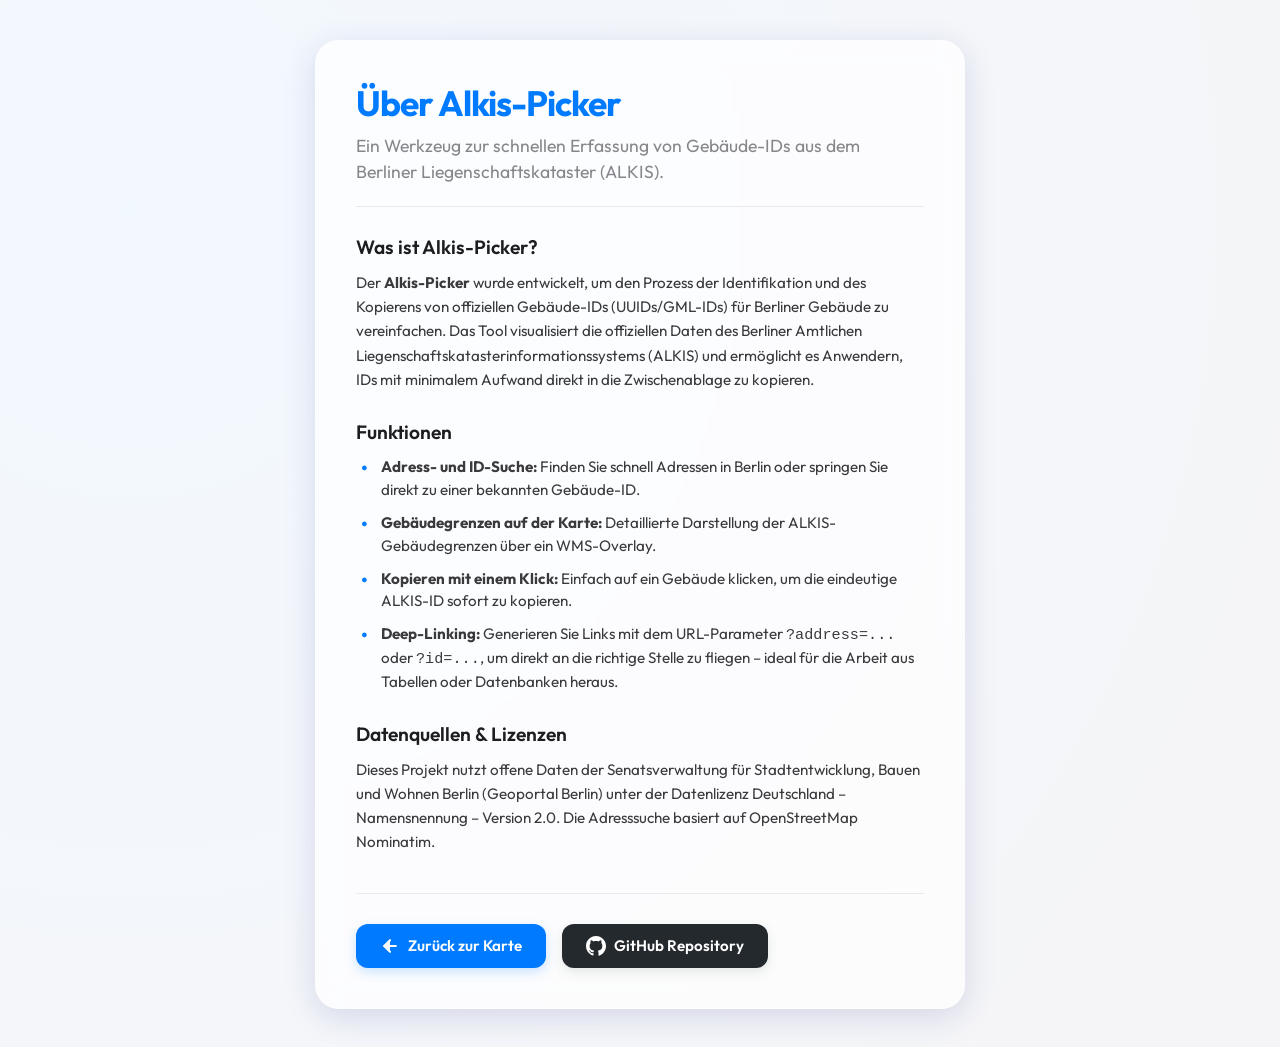
==== about.html @ 0722803e "ID-Search, Über" ====
<!DOCTYPE html>
<html lang="de">

<head>
    <meta charset="UTF-8">
    <meta name="viewport" content="width=device-width, initial-scale=1.0">
    <title>Über Alkis-Picker | Berlin Gebäude-ID Tool</title>
    <meta name="description" content="Informationen über Alkis Picker, ein Tool zur Identifikation und zum Kopieren von Berliner Gebäude-IDs.">

    <!-- Google Fonts: Outfit -->
    <link rel="preconnect" href="https://fonts.googleapis.com">
    <link rel="preconnect" href="https://fonts.gstatic.com" crossorigin>
    <link href="https://fonts.googleapis.com/css2?family=Outfit:wght@300;400;600;700&display=swap" rel="stylesheet">

    <link rel="stylesheet" href="styles.css?v=1.2">
    <link rel="icon" href="data:,">
</head>

<body class="about-page-body">
    <div class="about-card glass">
        <header class="about-header">
            <h1>Über Alkis-Picker</h1>
            <p class="about-subtitle">Ein Werkzeug zur schnellen Erfassung von Gebäude-IDs aus dem Berliner Liegenschaftskataster (ALKIS).</p>
        </header>

        <main class="about-content">
            <section class="about-section">
                <h2>Was ist Alkis-Picker?</h2>
                <p>
                    Der <strong>Alkis-Picker</strong> wurde entwickelt, um den Prozess der Identifikation und des Kopierens von offiziellen Gebäude-IDs (UUIDs/GML-IDs) für Berliner Gebäude zu vereinfachen. Das Tool visualisiert die offiziellen Daten des Berliner Amtlichen Liegenschaftskatasterinformationssystems (ALKIS) und ermöglicht es Anwendern, IDs mit minimalem Aufwand direkt in die Zwischenablage zu kopieren.
                </p>
            </section>

            <section class="about-section">
                <h2>Funktionen</h2>
                <ul class="about-list">
                    <li><strong>Adress- und ID-Suche:</strong> Finden Sie schnell Adressen in Berlin oder springen Sie direkt zu einer bekannten Gebäude-ID.</li>
                    <li><strong>Gebäudegrenzen auf der Karte:</strong> Detaillierte Darstellung der ALKIS-Gebäudegrenzen über ein WMS-Overlay.</li>
                    <li><strong>Kopieren mit einem Klick:</strong> Einfach auf ein Gebäude klicken, um die eindeutige ALKIS-ID sofort zu kopieren.</li>
                    <li><strong>Deep-Linking:</strong> Generieren Sie Links mit dem URL-Parameter <code>?address=...</code> oder <code>?id=...</code>, um direkt an die richtige Stelle zu fliegen – ideal für die Arbeit aus Tabellen oder Datenbanken heraus.</li>
                </ul>
            </section>

            <section class="about-section">
                <h2>Datenquellen & Lizenzen</h2>
                <p>
                    Dieses Projekt nutzt offene Daten der Senatsverwaltung für Stadtentwicklung, Bauen und Wohnen Berlin (Geoportal Berlin) unter der Datenlizenz Deutschland – Namensnennung – Version 2.0. Die Adresssuche basiert auf OpenStreetMap Nominatim.
                </p>
            </section>
        </main>

        <footer class="about-buttons">
            <a href="index.html" class="btn-back">
                <svg class="icon-svg" viewBox="0 0 24 24" stroke="currentColor" stroke-width="2.5" fill="none" stroke-linecap="round" stroke-linejoin="round">
                    <line x1="19" y1="12" x2="5" y2="12"></line>
                    <polyline points="12 19 5 12 12 5"></polyline>
                </svg>
                Zurück zur Karte
            </a>
            <a href="https://github.com/afanegas/alkis-picker" target="_blank" rel="noopener noreferrer" class="btn-github">
                <svg class="icon-svg" viewBox="0 0 24 24">
                    <path d="M12 0C5.37 0 0 5.37 0 12c0 5.3 3.438 9.8 8.205 11.385.6.11.82-.26.82-.577v-2.234c-3.338.724-4.042-1.61-4.042-1.61C4.422 18.07 3.633 17.7 3.633 17.7c-1.087-.744.084-.729.084-.729 1.205.084 1.838 1.236 1.838 1.236 1.07 1.835 2.809 1.305 3.495.998.108-.776.417-1.305.76-1.605-2.665-.3-5.466-1.332-5.466-5.93 0-1.31.465-2.38 1.235-3.22-.135-.303-.54-1.523.105-3.176 0 0 1.005-.322 3.3 1.23.96-.267 1.98-.399 3-.405 1.02.006 2.04.138 3 .405 2.28-1.552 3.285-1.23 3.285-1.23.645 1.653.24 2.873.12 3.176.765.84 1.23 1.91 1.23 3.22 0 4.61-2.805 5.625-5.475 5.92.43.372.82 1.102.82 2.222v3.293c0 .319.22.694.825.576C20.565 21.795 24 17.3 24 12c0-6.63-5.37-12-12-12z"/>
                </svg>
                GitHub Repository
            </a>
        </footer>
    </div>
</body>

</html>
---- styles.css ----
:root {
    --primary: #007AFF;
    --primary-dark: #0056b3;
    --bg-glass: rgba(255, 255, 255, 0.7);
    --bg-glass-dark: rgba(20, 20, 20, 0.75);
    --border-glass: rgba(255, 255, 255, 0.3);
    --text-main: #1d1d1f;
    --text-muted: #86868b;
    --shadow: 0 8px 32px 0 rgba(31, 38, 135, 0.15);
}

* {
    margin: 0;
    padding: 0;
    box-sizing: border-box;
}

body {
    font-family: 'Outfit', -apple-system, BlinkMacSystemFont, sans-serif;
    color: var(--text-main);
    overflow: hidden;
    height: 100vh;
    background-color: #f5f5f7;
}

#map-container {
    height: 100vh;
    width: 100%;
    z-index: 1;
    cursor: default !important;
}

.leaflet-grab, .leaflet-interactive, .leaflet-container {
    cursor: default !important;
}


.glass {
    background: var(--bg-glass);
    backdrop-filter: blur(12px);
    -webkit-backdrop-filter: blur(12px);
    border: 1px solid var(--border-glass);
    box-shadow: var(--shadow);
}

.app-header {
    position: absolute;
    top: 20px;
    left: 50%;
    transform: translateX(-50%);
    z-index: 1000;
    width: 90%;
    max-width: 600px;
}

.header-content {
    display: flex;
    flex-direction: column;
    align-items: center;
    gap: 15px;
    padding: 15px;
    background: var(--bg-glass);
    backdrop-filter: blur(16px);
    -webkit-backdrop-filter: blur(16px);
    border-radius: 20px;
    border: 1px solid var(--border-glass);
    box-shadow: var(--shadow);
}

h1 {
    font-size: 1.5rem;
    font-weight: 700;
    color: #007AFF;
    letter-spacing: -0.5px;
}

.search-container {
    position: relative;
    width: 100%;
    display: flex;
    align-items: center;
}

#address-search {
    width: 100%;
    padding: 12px 20px;
    padding-right: 50px;
    border-radius: 12px;
    border: 1px solid rgba(0, 0, 0, 0.1);
    font-size: 1rem;
    font-family: inherit;
    background: rgba(255, 255, 255, 0.8);
    transition: all 0.3s ease;
}

#address-search:focus {
    outline: none;
    background: #fff;
    border-color: var(--primary);
    box-shadow: 0 0 0 4px rgba(0, 122, 255, 0.1);
}

#search-button {
    position: absolute;
    right: 10px;
    background: var(--primary);
    color: white;
    border: none;
    width: 32px;
    height: 32px;
    border-radius: 8px;
    display: flex;
    align-items: center;
    justify-content: center;
    cursor: pointer;
    transition: transform 0.2s ease, background 0.2s ease;
}

#search-button:hover {
    background: var(--primary-dark);
    transform: scale(1.05);
}

.search-results {
    position: absolute;
    top: 110%;
    left: 0;
    right: 0;
    background: white;
    border-radius: 12px;
    max-height: 250px;
    overflow-y: auto;
    box-shadow: var(--shadow);
    z-index: 1001;
    border: 1px solid rgba(0,0,0,0.05);
}

.search-results div {
    padding: 12px 16px;
    cursor: pointer;
    border-bottom: 1px solid rgba(0,0,0,0.05);
    transition: background 0.2s;
}

.search-results div:hover {
    background: #f0f0f5;
}

.hidden {
    display: none;
}

.layer-control {
    position: absolute;
    bottom: 30px;
    right: 20px;
    z-index: 1000;
    padding: 8px;
    border-radius: 15px;
    display: flex;
    flex-direction: column;
    gap: 5px;
}

.layer-btn {
    padding: 8px 16px;
    border-radius: 10px;
    border: none;
    background: rgba(0,0,0,0.05);
    color: var(--text-main);
    font-family: inherit;
    font-weight: 600;
    cursor: pointer;
    transition: all 0.2s;
    text-align: left;
    display: flex;
    align-items: center;
    gap: 8px;
}

.layer-btn::before {
    content: '';
    width: 10px;
    height: 10px;
    border-radius: 50%;
    background: #ccc;
    transition: background 0.2s;
}

.layer-btn.active {
    background: rgba(0, 122, 255, 0.1);
    color: var(--primary);
}

.layer-btn.active::before {
    background: var(--primary);
}

.info-panel {
    position: absolute;
    bottom: 30px;
    left: 50%;
    transform: translateX(-50%);
    z-index: 1000;
    padding: 10px 20px;
    border-radius: 30px;
    font-size: 0.9rem;
    color: var(--text-muted);
    pointer-events: none;
}

#toast-container {
    position: absolute;
    top: 100px;
    right: 20px;
    z-index: 2000;
    display: flex;
    flex-direction: column;
    gap: 10px;
}

.toast {
    background: var(--bg-glass-dark);
    color: white;
    padding: 12px 24px;
    border-radius: 12px;
    backdrop-filter: blur(10px);
    -webkit-backdrop-filter: blur(10px);
    box-shadow: var(--shadow);
    font-size: 0.9rem;
    font-weight: 500;
    animation: slideIn 0.3s ease-out forwards;
    border: 1px solid rgba(255,255,255,0.1);
}

@keyframes slideIn {
    from { transform: translateX(120%); opacity: 0; }
    to { transform: translateX(0); opacity: 1; }
}

.toast.fade-out {
    animation: fadeOut 0.3s ease-in forwards;
}

@keyframes fadeOut {
    from { opacity: 1; transform: scale(1); }
    to { opacity: 0; transform: scale(0.9); }
}

/* Leaflet Customization */
.leaflet-control-zoom {
    border: none !important;
    box-shadow: var(--shadow) !important;
}

.leaflet-control-zoom-in, .leaflet-control-zoom-out {
    background: var(--bg-glass) !important;
    backdrop-filter: blur(10px) !important;
    border: 1px solid var(--border-glass) !important;
    color: var(--text-main) !important;
}

.leaflet-control-zoom-in { border-radius: 10px 10px 0 0 !important; }
.leaflet-control-zoom-out { border-radius: 0 0 10px 10px !important; }

/* Attribution: kept legally visible but visually minimal.
   Small, low-opacity, no background by default; becomes fully
   readable on hover/focus/touch so it never disappears entirely. */
.leaflet-control-attribution {
    background: rgba(255, 255, 255, 0.85) !important;
    backdrop-filter: blur(6px) !important;
    -webkit-backdrop-filter: blur(6px) !important;
    box-shadow: 0 -2px 10px rgba(0, 0, 0, 0.05) !important;
    font-size: 11px !important;
    line-height: 1.4 !important;
    padding: 4px 8px !important;
    color: rgba(0, 0, 0, 0.8) !important;
    opacity: 0.9;
    transition: opacity 0.2s ease, background 0.2s ease;
    border-top-left-radius: 8px;
}

.leaflet-control-attribution a {
    color: var(--primary) !important;
    font-weight: 500;
    text-decoration: none;
}

.leaflet-control-attribution a:hover {
    text-decoration: underline;
}

.leaflet-control-attribution:hover,
.leaflet-control-attribution:focus-within {
    opacity: 1;
    background: rgba(255, 255, 255, 0.95) !important;
    backdrop-filter: blur(10px) !important;
    -webkit-backdrop-filter: blur(10px) !important;
}

.leaflet-control-attribution:hover a,
.leaflet-control-attribution:focus-within a {
    color: var(--primary-dark) !important;
}

/* Building Info Window */
.building-info {
    position: absolute;
    bottom: 30px;
    left: 20px;
    z-index: 1000;
    width: 280px;
    border-radius: 20px;
    overflow: hidden;
    transition: all 0.3s cubic-bezier(0.4, 0, 0.2, 1);
    max-height: 400px;
    display: flex;
    flex-direction: column;
}

.building-info.minimized {
    max-height: 48px;
    width: 220px;
}

.info-header {
    padding: 12px 16px;
    display: flex;
    justify-content: space-between;
    align-items: center;
    background: rgba(255, 255, 255, 0.4);
    border-bottom: 1px solid var(--border-glass);
    cursor: pointer;
}

.info-header h3 {
    font-size: 0.9rem;
    font-weight: 600;
    margin: 0;
    white-space: nowrap;
    overflow: hidden;
    text-overflow: ellipsis;
}

#minimize-info {
    background: none;
    border: none;
    cursor: pointer;
    color: var(--text-main);
    display: flex;
    align-items: center;
    justify-content: center;
    padding: 4px;
    border-radius: 6px;
    transition: background 0.2s;
}

#minimize-info:hover {
    background: rgba(0,0,0,0.05);
}

.info-content {
    padding: 15px;
    overflow-y: auto;
    font-size: 0.85rem;
    color: var(--text-main);
}

.info-item {
    margin-bottom: 10px;
    padding-bottom: 8px;
    border-bottom: 1px solid rgba(0,0,0,0.03);
}

.info-item:last-child {
    border-bottom: none;
    margin-bottom: 0;
}

.info-label {
    font-weight: 600;
    color: var(--text-muted);
    display: block;
    font-size: 0.7rem;
    text-transform: uppercase;
    letter-spacing: 0.5px;
    margin-bottom: 2px;
}

.info-value {
    display: block;
    word-break: break-all;
    line-height: 1.4;
}

.placeholder-text {
    color: var(--text-muted);
    font-style: italic;
    text-align: center;
    padding: 20px 0;
}


@media (max-width: 600px) {
    .app-header { width: 95%; top: 10px; }
    h1 { font-size: 1.2rem; }
    .info-panel { bottom: 80px; width: 80%; text-align: center; }
}

/* About Page Styles */
.about-page-body {
    background: radial-gradient(circle at 10% 20%, rgba(0, 122, 255, 0.05) 0%, rgba(245, 245, 247, 1) 90%);
    overflow-y: auto;
    height: auto;
    min-height: 100vh;
    display: flex;
    align-items: center;
    justify-content: center;
    padding: 40px 20px;
}

.about-card {
    max-width: 650px;
    width: 100%;
    border-radius: 24px;
    padding: 40px;
    display: flex;
    flex-direction: column;
    gap: 28px;
    animation: cardAppear 0.6s cubic-bezier(0.16, 1, 0.3, 1) forwards;
}

@keyframes cardAppear {
    from {
        opacity: 0;
        transform: translateY(20px) scale(0.98);
    }
    to {
        opacity: 1;
        transform: translateY(0) scale(1);
    }
}

.about-header {
    border-bottom: 1px solid rgba(0, 0, 0, 0.08);
    padding-bottom: 20px;
}

.about-header h1 {
    font-size: 2.2rem;
    font-weight: 700;
    color: var(--primary);
    letter-spacing: -1px;
}

.about-subtitle {
    font-size: 1.1rem;
    color: var(--text-muted);
    margin-top: 8px;
    line-height: 1.5;
}

.about-content {
    display: flex;
    flex-direction: column;
    gap: 28px;
}

.about-section {
    display: flex;
    flex-direction: column;
    gap: 12px;
}

.about-section h2 {
    font-size: 1.2rem;
    font-weight: 600;
    color: var(--text-main);
    display: flex;
    align-items: center;
    gap: 8px;
}

.about-section p {
    font-size: 0.95rem;
    line-height: 1.6;
    color: #3a3a3c;
}

.about-list {
    list-style-type: none;
    display: flex;
    flex-direction: column;
    gap: 10px;
    padding-left: 5px;
}

.about-list li {
    font-size: 0.95rem;
    line-height: 1.5;
    color: #3a3a3c;
    position: relative;
    padding-left: 20px;
}

.about-list li::before {
    content: "•";
    color: var(--primary);
    font-weight: bold;
    font-size: 1.2rem;
    position: absolute;
    left: 0;
    top: -2px;
}

.about-buttons {
    display: flex;
    gap: 16px;
    flex-wrap: wrap;
    margin-top: 10px;
    border-top: 1px solid rgba(0, 0, 0, 0.08);
    padding-top: 30px;
}

.btn-back {
    display: inline-flex;
    align-items: center;
    gap: 8px;
    background: var(--primary);
    color: white !important;
    padding: 12px 24px;
    border-radius: 12px;
    text-decoration: none;
    font-weight: 600;
    font-size: 0.95rem;
    transition: all 0.2s ease;
    box-shadow: 0 4px 12px rgba(0, 122, 255, 0.2);
}

.btn-back:hover {
    background: var(--primary-dark);
    transform: translateY(-1px);
    box-shadow: 0 6px 16px rgba(0, 122, 255, 0.3);
}

.btn-github {
    display: inline-flex;
    align-items: center;
    gap: 8px;
    background: #24292e;
    color: white !important;
    padding: 12px 24px;
    border-radius: 12px;
    text-decoration: none;
    font-weight: 600;
    font-size: 0.95rem;
    transition: all 0.2s ease;
    box-shadow: 0 4px 12px rgba(0, 0, 0, 0.1);
}

.btn-github:hover {
    background: #1b1f23;
    transform: translateY(-1px);
    box-shadow: 0 6px 16px rgba(0, 0, 0, 0.15);
}

.icon-svg {
    display: inline-block;
    width: 20px;
    height: 20px;
    vertical-align: middle;
    fill: currentColor;
}

@media (max-width: 600px) {
    .about-card {
        padding: 24px;
        border-radius: 16px;
    }
    .about-header h1 {
        font-size: 1.8rem;
    }
    .about-buttons {
        flex-direction: column;
    }
    .btn-back, .btn-github {
        width: 100%;
        justify-content: center;
    }
}
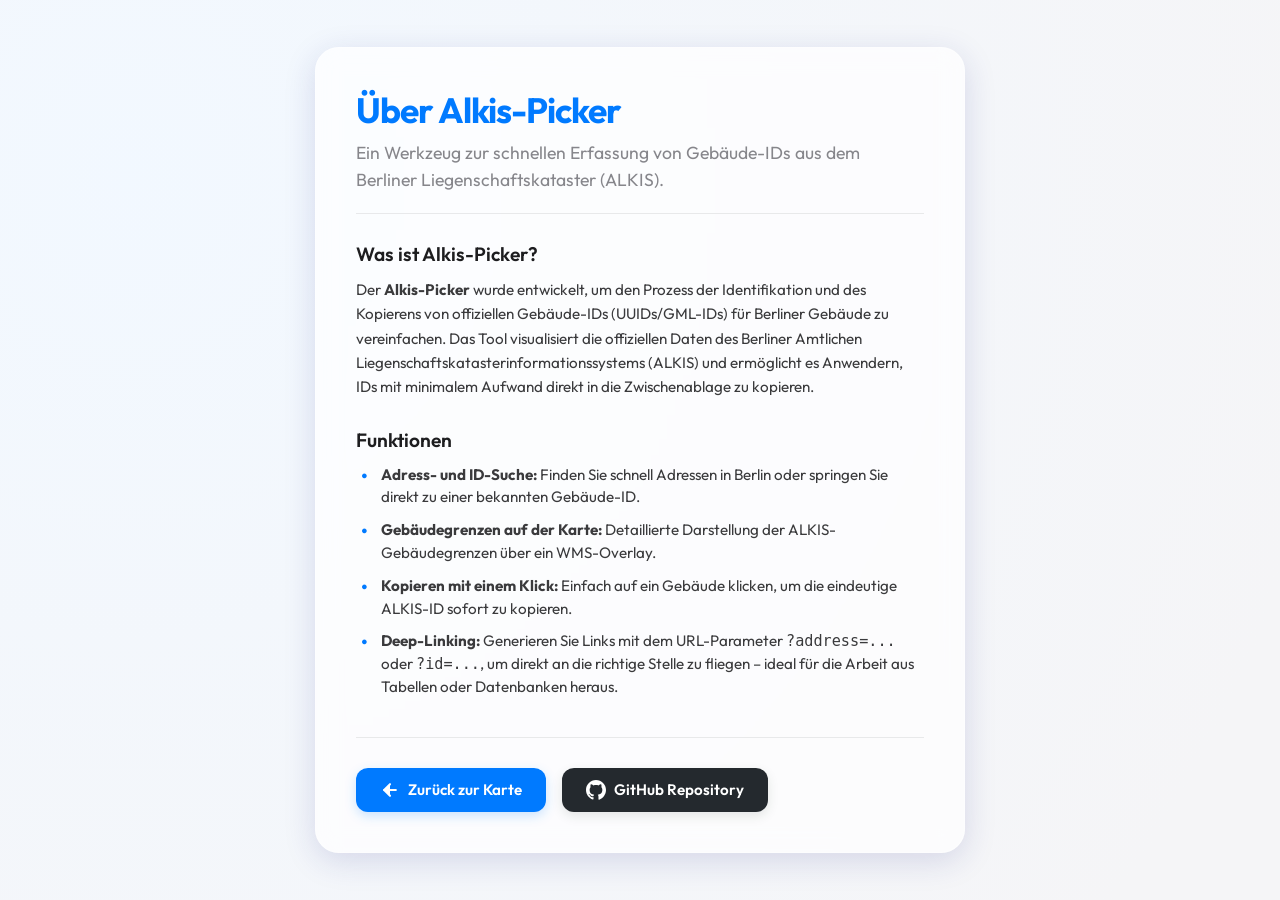
==== commit a5596f2e: "about" ====
--- a/about.html
+++ b/about.html
@@ -5,7 +5,8 @@
     <meta charset="UTF-8">
     <meta name="viewport" content="width=device-width, initial-scale=1.0">
     <title>Über Alkis-Picker | Berlin Gebäude-ID Tool</title>
-    <meta name="description" content="Informationen über Alkis Picker, ein Tool zur Identifikation und zum Kopieren von Berliner Gebäude-IDs.">
+    <meta name="description"
+        content="Informationen über Alkis Picker, ein Tool zur Identifikation und zum Kopieren von Berliner Gebäude-IDs.">
 
     <!-- Google Fonts: Outfit -->
     <link rel="preconnect" href="https://fonts.googleapis.com">
@@ -20,46 +21,53 @@
     <div class="about-card glass">
         <header class="about-header">
             <h1>Über Alkis-Picker</h1>
-            <p class="about-subtitle">Ein Werkzeug zur schnellen Erfassung von Gebäude-IDs aus dem Berliner Liegenschaftskataster (ALKIS).</p>
+            <p class="about-subtitle">Ein Werkzeug zur schnellen Erfassung von Gebäude-IDs aus dem Berliner
+                Liegenschaftskataster (ALKIS).</p>
         </header>
 
         <main class="about-content">
             <section class="about-section">
                 <h2>Was ist Alkis-Picker?</h2>
                 <p>
-                    Der <strong>Alkis-Picker</strong> wurde entwickelt, um den Prozess der Identifikation und des Kopierens von offiziellen Gebäude-IDs (UUIDs/GML-IDs) für Berliner Gebäude zu vereinfachen. Das Tool visualisiert die offiziellen Daten des Berliner Amtlichen Liegenschaftskatasterinformationssystems (ALKIS) und ermöglicht es Anwendern, IDs mit minimalem Aufwand direkt in die Zwischenablage zu kopieren.
+                    Der <strong>Alkis-Picker</strong> wurde entwickelt, um den Prozess der Identifikation und des
+                    Kopierens von offiziellen Gebäude-IDs (UUIDs/GML-IDs) für Berliner Gebäude zu vereinfachen. Das Tool
+                    visualisiert die offiziellen Daten des Berliner Amtlichen Liegenschaftskatasterinformationssystems
+                    (ALKIS) und ermöglicht es Anwendern, IDs mit minimalem Aufwand direkt in die Zwischenablage zu
+                    kopieren.
                 </p>
             </section>
 
             <section class="about-section">
                 <h2>Funktionen</h2>
                 <ul class="about-list">
-                    <li><strong>Adress- und ID-Suche:</strong> Finden Sie schnell Adressen in Berlin oder springen Sie direkt zu einer bekannten Gebäude-ID.</li>
-                    <li><strong>Gebäudegrenzen auf der Karte:</strong> Detaillierte Darstellung der ALKIS-Gebäudegrenzen über ein WMS-Overlay.</li>
-                    <li><strong>Kopieren mit einem Klick:</strong> Einfach auf ein Gebäude klicken, um die eindeutige ALKIS-ID sofort zu kopieren.</li>
-                    <li><strong>Deep-Linking:</strong> Generieren Sie Links mit dem URL-Parameter <code>?address=...</code> oder <code>?id=...</code>, um direkt an die richtige Stelle zu fliegen – ideal für die Arbeit aus Tabellen oder Datenbanken heraus.</li>
+                    <li><strong>Adress- und ID-Suche:</strong> Finden Sie schnell Adressen in Berlin oder springen Sie
+                        direkt zu einer bekannten Gebäude-ID.</li>
+                    <li><strong>Gebäudegrenzen auf der Karte:</strong> Detaillierte Darstellung der ALKIS-Gebäudegrenzen
+                        über ein WMS-Overlay.</li>
+                    <li><strong>Kopieren mit einem Klick:</strong> Einfach auf ein Gebäude klicken, um die eindeutige
+                        ALKIS-ID sofort zu kopieren.</li>
+                    <li><strong>Deep-Linking:</strong> Generieren Sie Links mit dem URL-Parameter
+                        <code>?address=...</code> oder <code>?id=...</code>, um direkt an die richtige Stelle zu fliegen
+                        – ideal für die Arbeit aus Tabellen oder Datenbanken heraus.</li>
                 </ul>
             </section>
 
-            <section class="about-section">
-                <h2>Datenquellen & Lizenzen</h2>
-                <p>
-                    Dieses Projekt nutzt offene Daten der Senatsverwaltung für Stadtentwicklung, Bauen und Wohnen Berlin (Geoportal Berlin) unter der Datenlizenz Deutschland – Namensnennung – Version 2.0. Die Adresssuche basiert auf OpenStreetMap Nominatim.
-                </p>
-            </section>
         </main>
 
         <footer class="about-buttons">
             <a href="index.html" class="btn-back">
-                <svg class="icon-svg" viewBox="0 0 24 24" stroke="currentColor" stroke-width="2.5" fill="none" stroke-linecap="round" stroke-linejoin="round">
+                <svg class="icon-svg" viewBox="0 0 24 24" stroke="currentColor" stroke-width="2.5" fill="none"
+                    stroke-linecap="round" stroke-linejoin="round">
                     <line x1="19" y1="12" x2="5" y2="12"></line>
                     <polyline points="12 19 5 12 12 5"></polyline>
                 </svg>
                 Zurück zur Karte
             </a>
-            <a href="https://github.com/afanegas/alkis-picker" target="_blank" rel="noopener noreferrer" class="btn-github">
+            <a href="https://github.com/afanegas/alkis-picker" target="_blank" rel="noopener noreferrer"
+                class="btn-github">
                 <svg class="icon-svg" viewBox="0 0 24 24">
-                    <path d="M12 0C5.37 0 0 5.37 0 12c0 5.3 3.438 9.8 8.205 11.385.6.11.82-.26.82-.577v-2.234c-3.338.724-4.042-1.61-4.042-1.61C4.422 18.07 3.633 17.7 3.633 17.7c-1.087-.744.084-.729.084-.729 1.205.084 1.838 1.236 1.838 1.236 1.07 1.835 2.809 1.305 3.495.998.108-.776.417-1.305.76-1.605-2.665-.3-5.466-1.332-5.466-5.93 0-1.31.465-2.38 1.235-3.22-.135-.303-.54-1.523.105-3.176 0 0 1.005-.322 3.3 1.23.96-.267 1.98-.399 3-.405 1.02.006 2.04.138 3 .405 2.28-1.552 3.285-1.23 3.285-1.23.645 1.653.24 2.873.12 3.176.765.84 1.23 1.91 1.23 3.22 0 4.61-2.805 5.625-5.475 5.92.43.372.82 1.102.82 2.222v3.293c0 .319.22.694.825.576C20.565 21.795 24 17.3 24 12c0-6.63-5.37-12-12-12z"/>
+                    <path
+                        d="M12 0C5.37 0 0 5.37 0 12c0 5.3 3.438 9.8 8.205 11.385.6.11.82-.26.82-.577v-2.234c-3.338.724-4.042-1.61-4.042-1.61C4.422 18.07 3.633 17.7 3.633 17.7c-1.087-.744.084-.729.084-.729 1.205.084 1.838 1.236 1.838 1.236 1.07 1.835 2.809 1.305 3.495.998.108-.776.417-1.305.76-1.605-2.665-.3-5.466-1.332-5.466-5.93 0-1.31.465-2.38 1.235-3.22-.135-.303-.54-1.523.105-3.176 0 0 1.005-.322 3.3 1.23.96-.267 1.98-.399 3-.405 1.02.006 2.04.138 3 .405 2.28-1.552 3.285-1.23 3.285-1.23.645 1.653.24 2.873.12 3.176.765.84 1.23 1.91 1.23 3.22 0 4.61-2.805 5.625-5.475 5.92.43.372.82 1.102.82 2.222v3.293c0 .319.22.694.825.576C20.565 21.795 24 17.3 24 12c0-6.63-5.37-12-12-12z" />
                 </svg>
                 GitHub Repository
             </a>
@@ -67,4 +75,4 @@
     </div>
 </body>
 
-</html>
+</html>
